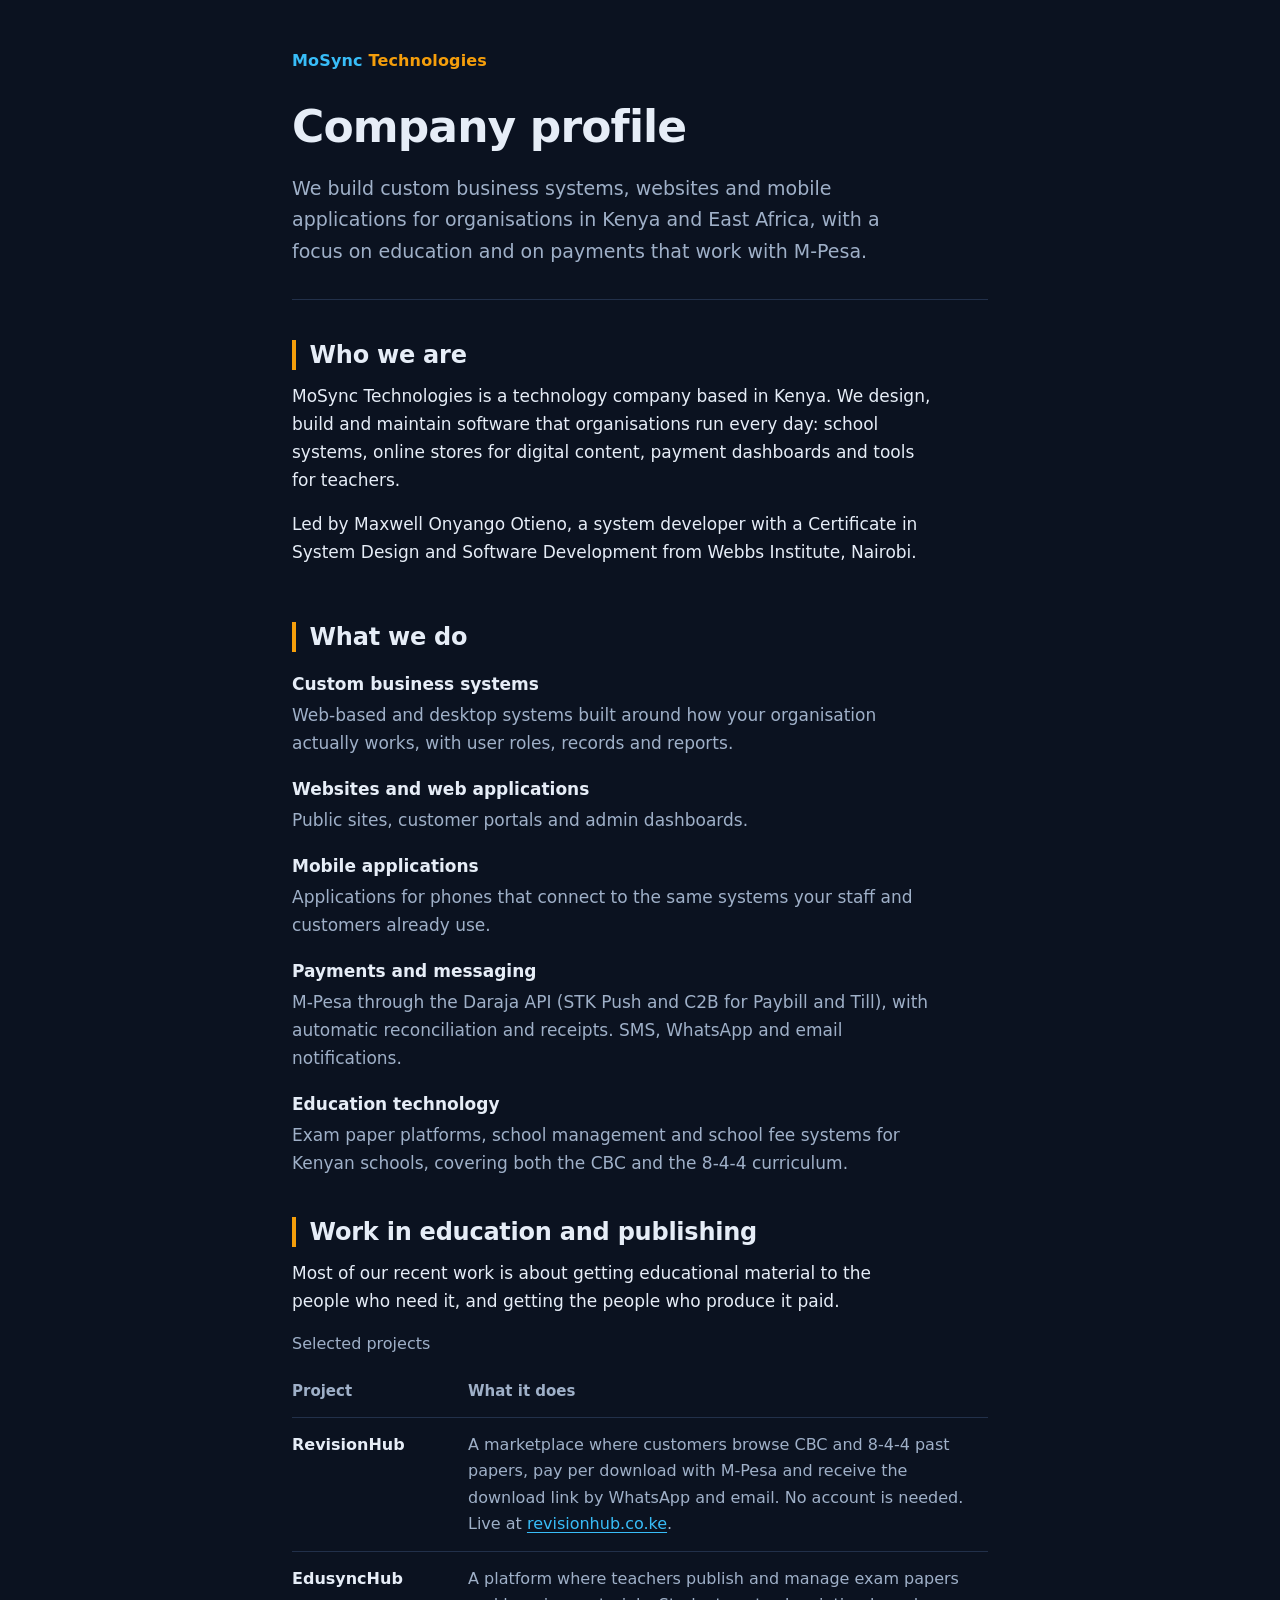
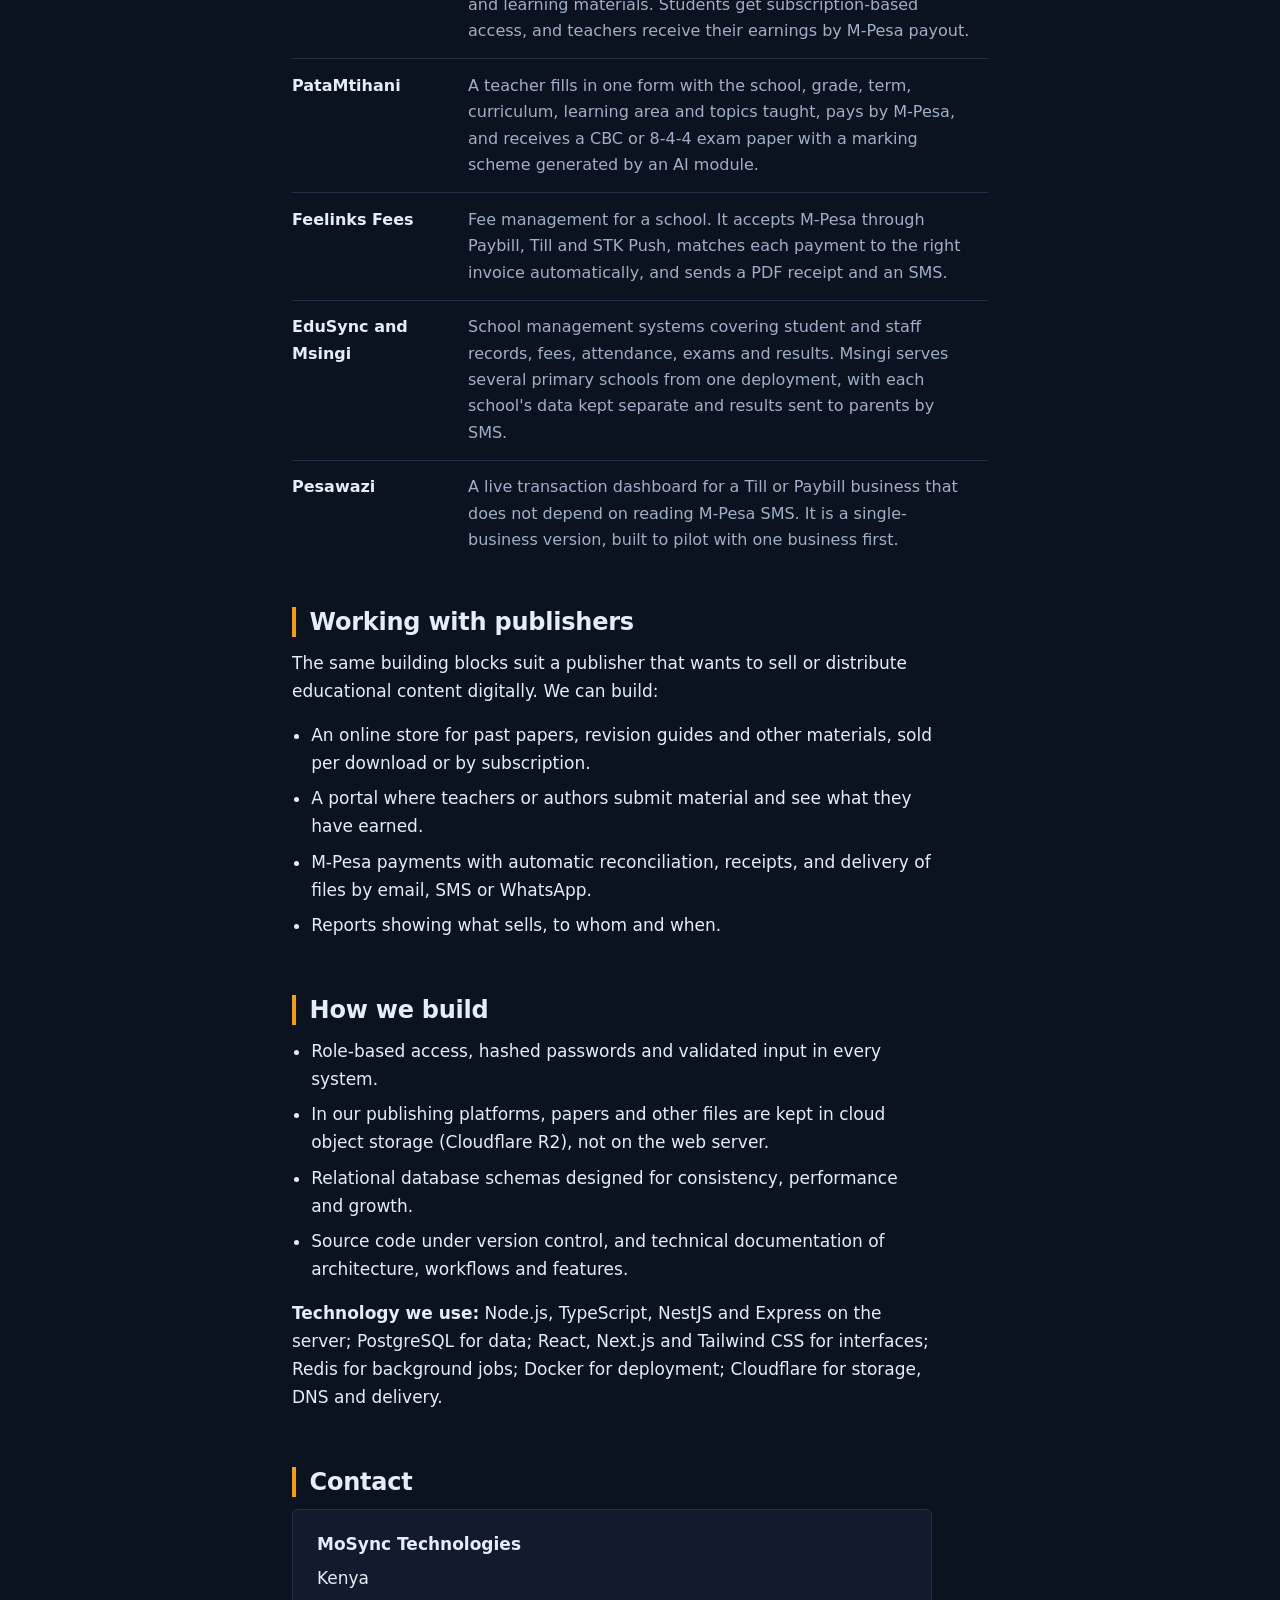
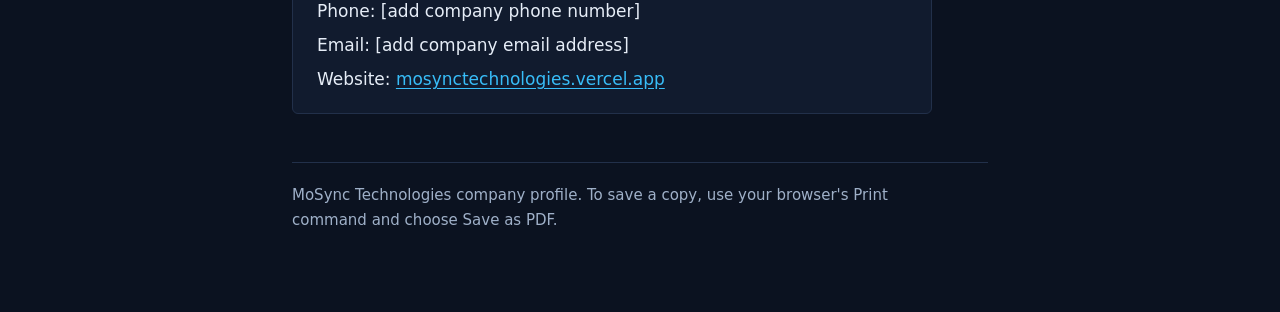
==== company-profile.html @ f34b2884 "Fix portfolio grid, add RevisionHub and EdusyncHub, add company profile page" ====
<!DOCTYPE html>
<html lang="en">
<head>
<meta charset="utf-8">
<meta name="viewport" content="width=device-width, initial-scale=1">
<title>MoSync Technologies company profile</title>
<meta name="description" content="Company profile of MoSync Technologies: custom business systems, web development, mobile applications and education technology across Kenya and East Africa.">
<!--
  TODO before publishing:
  1. Replace the three bracketed contact details in the Contact section.
  2. Confirm that the "Led by" line in "Who we are" is how you want to be named.
  3. Optional: swap the text wordmark in the header for your logo image.
-->
<style>
  :root {
    --bg: #0b1220;
    --panel: #111b2e;
    --line: #22304a;
    --text: #e6edf7;
    --muted: #9fb0c8;
    --blue: #38bdf8;
    --orange: #f59e0b;
  }
  * { box-sizing: border-box; }
  html { -webkit-text-size-adjust: 100%; }
  body {
    margin: 0;
    background: var(--bg);
    color: var(--text);
    font-family: Inter, system-ui, -apple-system, "Segoe UI", Roboto, "Helvetica Neue", Arial, sans-serif;
    font-size: 1.0625rem;
    line-height: 1.65;
  }
  a { color: var(--blue); text-underline-offset: 3px; }
  a:hover { color: var(--orange); }
  a:focus-visible { outline: 3px solid var(--orange); outline-offset: 3px; border-radius: 2px; }

  .page { max-width: 46rem; margin: 0 auto; padding: 3rem 1.25rem 4rem; }

  header { padding-bottom: 2rem; border-bottom: 1px solid var(--line); }
  .wordmark { margin: 0; font-size: 1rem; font-weight: 700; letter-spacing: 0.01em; }
  .wordmark .a { color: var(--blue); }
  .wordmark .b { color: var(--orange); }
  h1 {
    margin: 1.75rem 0 0;
    font-size: clamp(2rem, 5vw, 2.75rem);
    line-height: 1.15;
    font-weight: 750;
    letter-spacing: -0.02em;
  }
  .lede { margin: 1.25rem 0 0; font-size: 1.1875rem; color: var(--muted); max-width: 38rem; }

  section { padding-top: 2.5rem; }
  h2 {
    margin: 0 0 0.75rem;
    font-size: 1.5rem;
    line-height: 1.25;
    letter-spacing: -0.01em;
    padding-left: 0.85rem;
    border-left: 4px solid var(--orange);
  }
  p { margin: 0 0 1rem; max-width: 40rem; }

  dl { margin: 0; }
  dt { font-weight: 650; margin-top: 1.1rem; }
  dd { margin: 0.2rem 0 0; color: var(--muted); max-width: 40rem; }

  ul.plain { margin: 0 0 1rem; padding-left: 1.2rem; max-width: 40rem; }
  ul.plain li { margin-bottom: 0.45rem; }

  table { width: 100%; border-collapse: collapse; margin-top: 1rem; font-size: 1rem; }
  caption { text-align: left; color: var(--muted); padding-bottom: 0.5rem; }
  th, td { text-align: left; vertical-align: top; padding: 0.85rem 0.75rem 0.85rem 0; border-top: 1px solid var(--line); }
  thead th { color: var(--muted); font-weight: 600; font-size: 0.9375rem; border-top: 0; border-bottom: 1px solid var(--line); }
  tbody th { width: 11rem; font-weight: 650; }
  td { color: var(--muted); }

  .contact { background: var(--panel); border: 1px solid var(--line); border-radius: 6px; padding: 1.25rem 1.5rem; max-width: 40rem; }
  .contact p { margin: 0 0 0.35rem; }
  .contact p:last-child { margin-bottom: 0; }

  footer { margin-top: 3rem; padding-top: 1.25rem; border-top: 1px solid var(--line); color: var(--muted); font-size: 0.9375rem; }

  @media (max-width: 40rem) {
    .page { padding-top: 2rem; }
    table, tbody, tr, th, td { display: block; }
    thead { position: absolute; left: -9999px; }
    tbody th { width: auto; padding-bottom: 0.1rem; border-top: 1px solid var(--line); }
    td { border-top: 0; padding-top: 0; padding-bottom: 0.9rem; }
  }

  @media print {
    :root { --bg: #fff; --panel: #f4f6f9; --line: #cbd2dc; --text: #111; --muted: #333; --blue: #0b5f8a; --orange: #b45309; }
    body { font-size: 11pt; }
    .page { padding: 0; max-width: none; }
    a { color: inherit; }
    section, table, tr { break-inside: avoid; }
  }
</style>
</head>
<body>
<div class="page">

  <header>
    <p class="wordmark"><span class="a">MoSync</span> <span class="b">Technologies</span></p>
    <h1>Company profile</h1>
    <p class="lede">We build custom business systems, websites and mobile applications for organisations in Kenya and East Africa, with a focus on education and on payments that work with M-Pesa.</p>
  </header>

  <main>
    <section aria-labelledby="who">
      <h2 id="who">Who we are</h2>
      <p>MoSync Technologies is a technology company based in Kenya. We design, build and maintain software that organisations run every day: school systems, online stores for digital content, payment dashboards and tools for teachers.</p>
      <p>Led by Maxwell Onyango Otieno, a system developer with a Certificate in System Design and Software Development from Webbs Institute, Nairobi.</p>
    </section>

    <section aria-labelledby="what">
      <h2 id="what">What we do</h2>
      <dl>
        <dt>Custom business systems</dt>
        <dd>Web-based and desktop systems built around how your organisation actually works, with user roles, records and reports.</dd>
        <dt>Websites and web applications</dt>
        <dd>Public sites, customer portals and admin dashboards.</dd>
        <dt>Mobile applications</dt>
        <dd>Applications for phones that connect to the same systems your staff and customers already use.</dd>
        <dt>Payments and messaging</dt>
        <dd>M-Pesa through the Daraja API (STK Push and C2B for Paybill and Till), with automatic reconciliation and receipts. SMS, WhatsApp and email notifications.</dd>
        <dt>Education technology</dt>
        <dd>Exam paper platforms, school management and school fee systems for Kenyan schools, covering both the CBC and the 8-4-4 curriculum.</dd>
      </dl>
    </section>

    <section aria-labelledby="work">
      <h2 id="work">Work in education and publishing</h2>
      <p>Most of our recent work is about getting educational material to the people who need it, and getting the people who produce it paid.</p>
      <table>
        <caption>Selected projects</caption>
        <thead>
          <tr><th scope="col">Project</th><th scope="col">What it does</th></tr>
        </thead>
        <tbody>
          <tr>
            <th scope="row">RevisionHub</th>
            <td>A marketplace where customers browse CBC and 8-4-4 past papers, pay per download with M-Pesa and receive the download link by WhatsApp and email. No account is needed. Live at <a href="https://revisionhub.co.ke/">revisionhub.co.ke</a>.</td>
          </tr>
          <tr>
            <th scope="row">EdusyncHub</th>
            <td>A platform where teachers publish and manage exam papers and learning materials. Students get subscription-based access, and teachers receive their earnings by M-Pesa payout.</td>
          </tr>
          <tr>
            <th scope="row">PataMtihani</th>
            <td>A teacher fills in one form with the school, grade, term, curriculum, learning area and topics taught, pays by M-Pesa, and receives a CBC or 8-4-4 exam paper with a marking scheme generated by an AI module.</td>
          </tr>
          <tr>
            <th scope="row">Feelinks Fees</th>
            <td>Fee management for a school. It accepts M-Pesa through Paybill, Till and STK Push, matches each payment to the right invoice automatically, and sends a PDF receipt and an SMS.</td>
          </tr>
          <tr>
            <th scope="row">EduSync and Msingi</th>
            <td>School management systems covering student and staff records, fees, attendance, exams and results. Msingi serves several primary schools from one deployment, with each school's data kept separate and results sent to parents by SMS.</td>
          </tr>
          <tr>
            <th scope="row">Pesawazi</th>
            <td>A live transaction dashboard for a Till or Paybill business that does not depend on reading M-Pesa SMS. It is a single-business version, built to pilot with one business first.</td>
          </tr>
        </tbody>
      </table>
    </section>

    <section aria-labelledby="publishers">
      <h2 id="publishers">Working with publishers</h2>
      <p>The same building blocks suit a publisher that wants to sell or distribute educational content digitally. We can build:</p>
      <ul class="plain">
        <li>An online store for past papers, revision guides and other materials, sold per download or by subscription.</li>
        <li>A portal where teachers or authors submit material and see what they have earned.</li>
        <li>M-Pesa payments with automatic reconciliation, receipts, and delivery of files by email, SMS or WhatsApp.</li>
        <li>Reports showing what sells, to whom and when.</li>
      </ul>
    </section>

    <section aria-labelledby="how">
      <h2 id="how">How we build</h2>
      <ul class="plain">
        <li>Role-based access, hashed passwords and validated input in every system.</li>
        <li>In our publishing platforms, papers and other files are kept in cloud object storage (Cloudflare R2), not on the web server.</li>
        <li>Relational database schemas designed for consistency, performance and growth.</li>
        <li>Source code under version control, and technical documentation of architecture, workflows and features.</li>
      </ul>
      <p><strong>Technology we use:</strong> Node.js, TypeScript, NestJS and Express on the server; PostgreSQL for data; React, Next.js and Tailwind CSS for interfaces; Redis for background jobs; Docker for deployment; Cloudflare for storage, DNS and delivery.</p>
    </section>

    <section aria-labelledby="contact">
      <h2 id="contact">Contact</h2>
      <div class="contact">
        <p><strong>MoSync Technologies</strong></p>
        <p>Kenya</p>
        <p>Phone: [add company phone number]</p>
        <p>Email: [add company email address]</p>
        <p>Website: <a href="https://mosynctechnologies.vercel.app/">mosynctechnologies.vercel.app</a></p>
      </div>
    </section>
  </main>

  <footer>
    <p>MoSync Technologies company profile. To save a copy, use your browser's Print command and choose Save as PDF.</p>
  </footer>

</div>
</body>
</html>
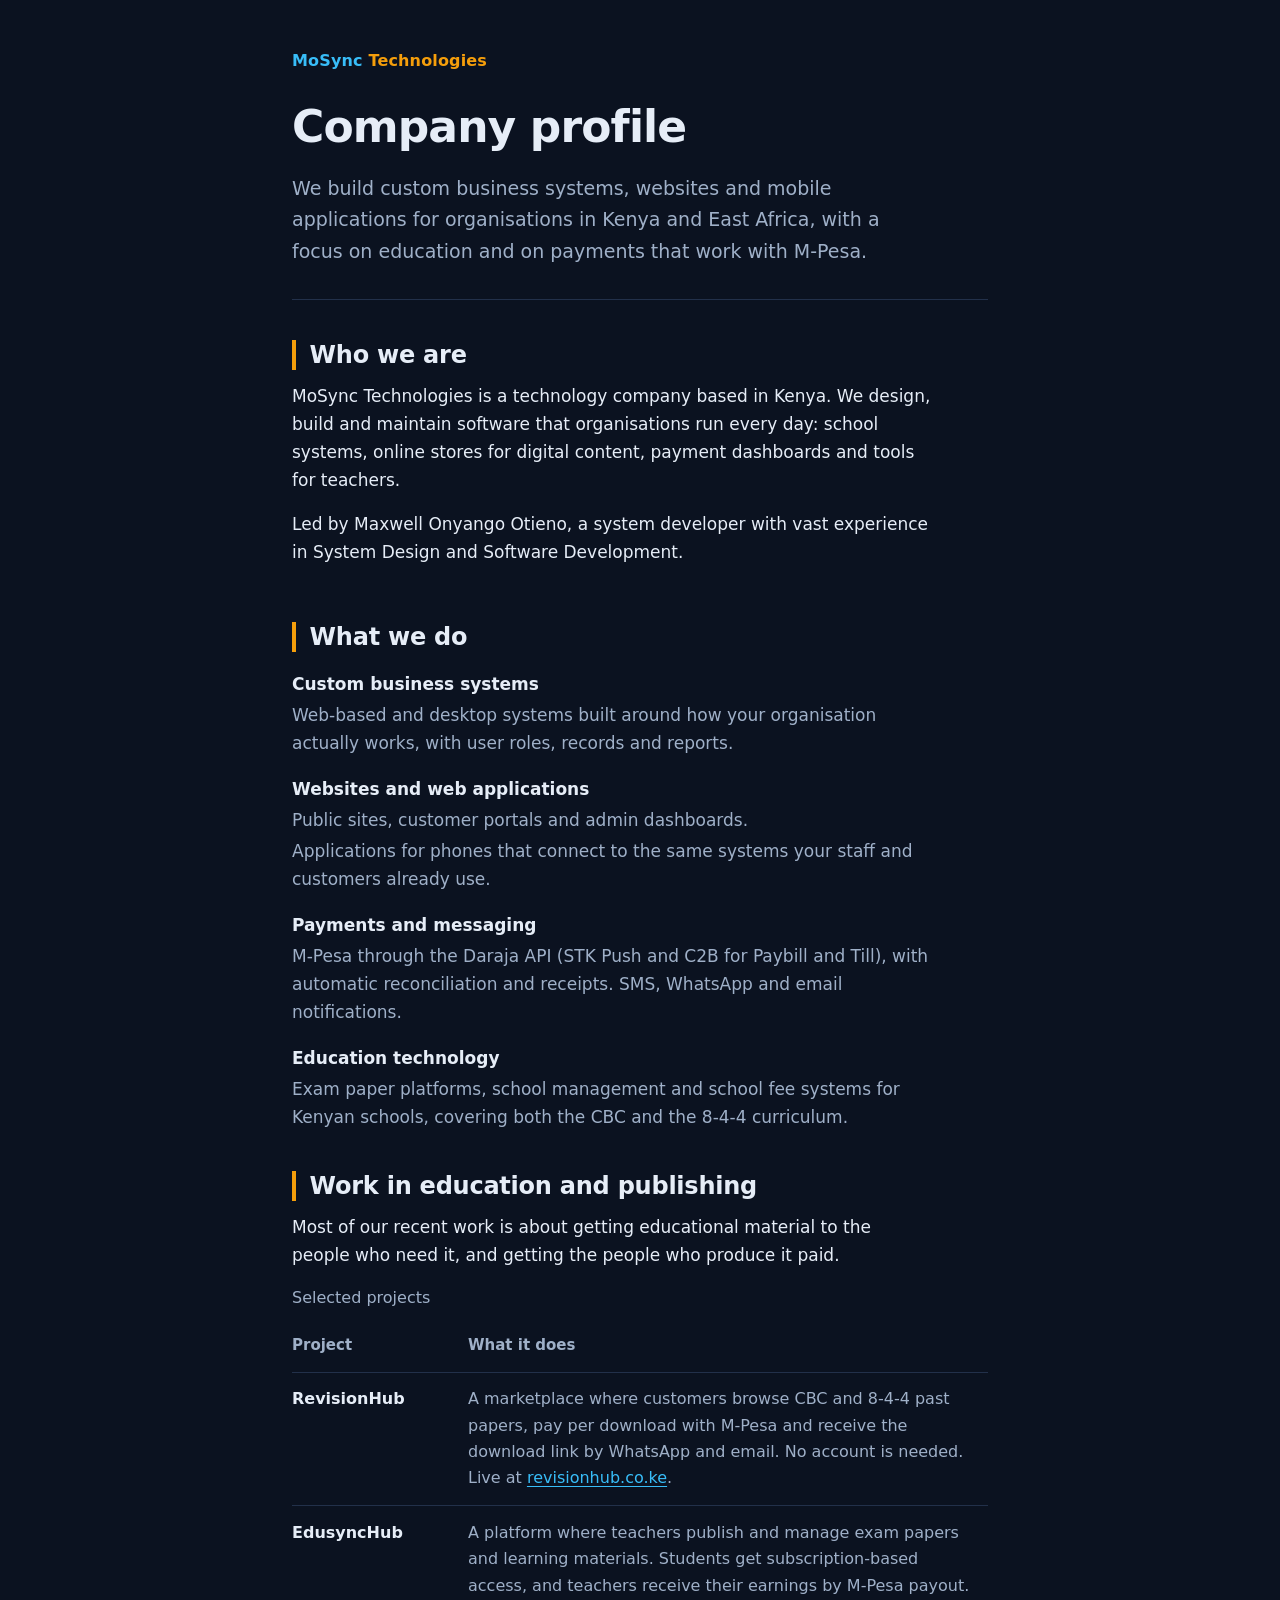
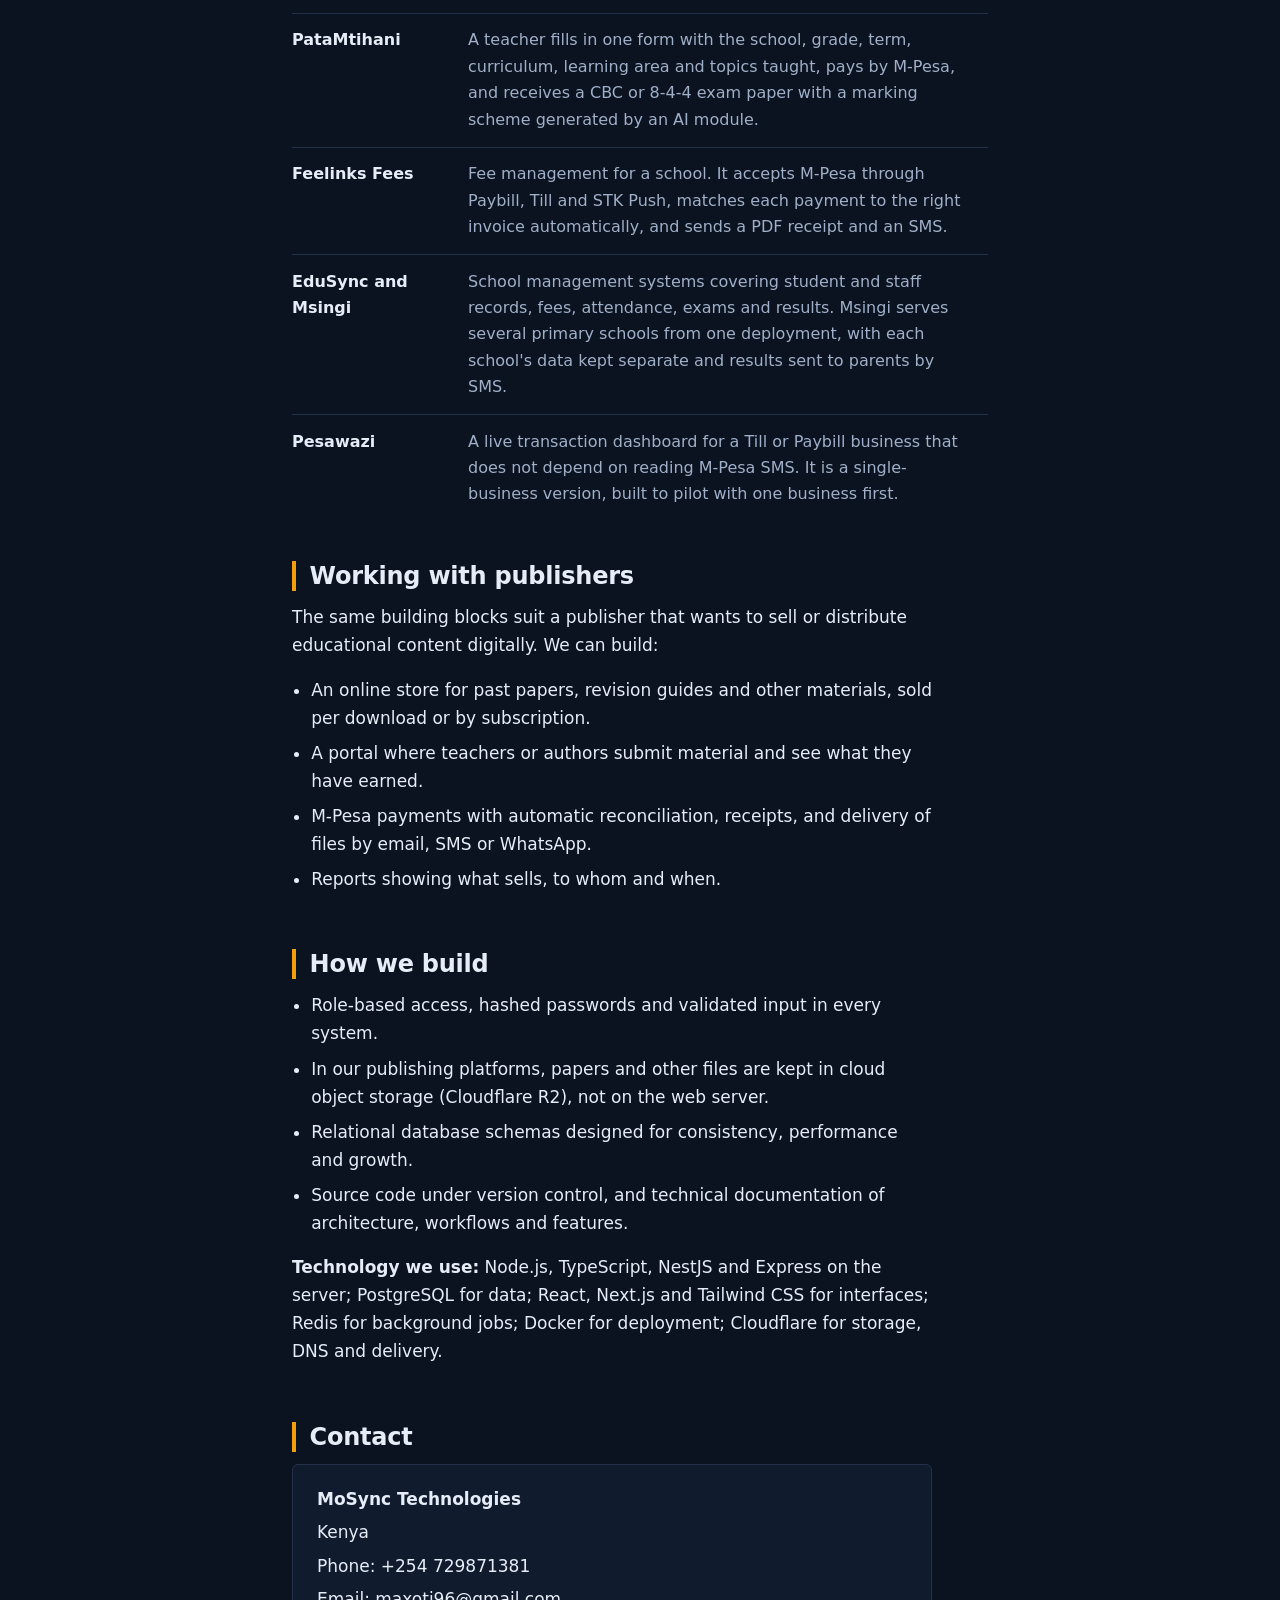
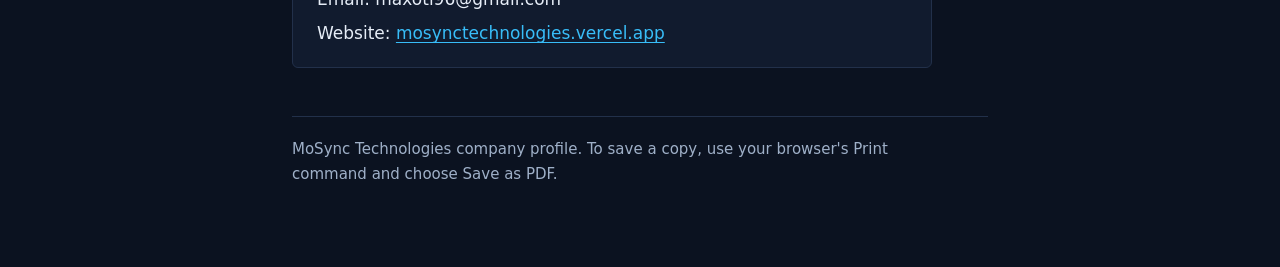
==== commit abace046: "Replace emojis with SVG icons, update portfolio descriptions" ====
--- a/company-profile.html
+++ b/company-profile.html
@@ -111,7 +111,7 @@
     <section aria-labelledby="who">
       <h2 id="who">Who we are</h2>
       <p>MoSync Technologies is a technology company based in Kenya. We design, build and maintain software that organisations run every day: school systems, online stores for digital content, payment dashboards and tools for teachers.</p>
-      <p>Led by Maxwell Onyango Otieno, a system developer with a Certificate in System Design and Software Development from Webbs Institute, Nairobi.</p>
+      <p>Led by Maxwell Onyango Otieno, a system developer with vast experience in System Design and Software Development.</p>
     </section>
 
     <section aria-labelledby="what">
@@ -121,7 +121,6 @@
         <dd>Web-based and desktop systems built around how your organisation actually works, with user roles, records and reports.</dd>
         <dt>Websites and web applications</dt>
         <dd>Public sites, customer portals and admin dashboards.</dd>
-        <dt>Mobile applications</dt>
         <dd>Applications for phones that connect to the same systems your staff and customers already use.</dd>
         <dt>Payments and messaging</dt>
         <dd>M-Pesa through the Daraja API (STK Push and C2B for Paybill and Till), with automatic reconciliation and receipts. SMS, WhatsApp and email notifications.</dd>
@@ -194,8 +193,8 @@
       <div class="contact">
         <p><strong>MoSync Technologies</strong></p>
         <p>Kenya</p>
-        <p>Phone: [add company phone number]</p>
-        <p>Email: [add company email address]</p>
+        <p>Phone: +254 729871381</p>
+        <p>Email: maxoti96@gmail.com</p>
         <p>Website: <a href="https://mosynctechnologies.vercel.app/">mosynctechnologies.vercel.app</a></p>
       </div>
     </section>
